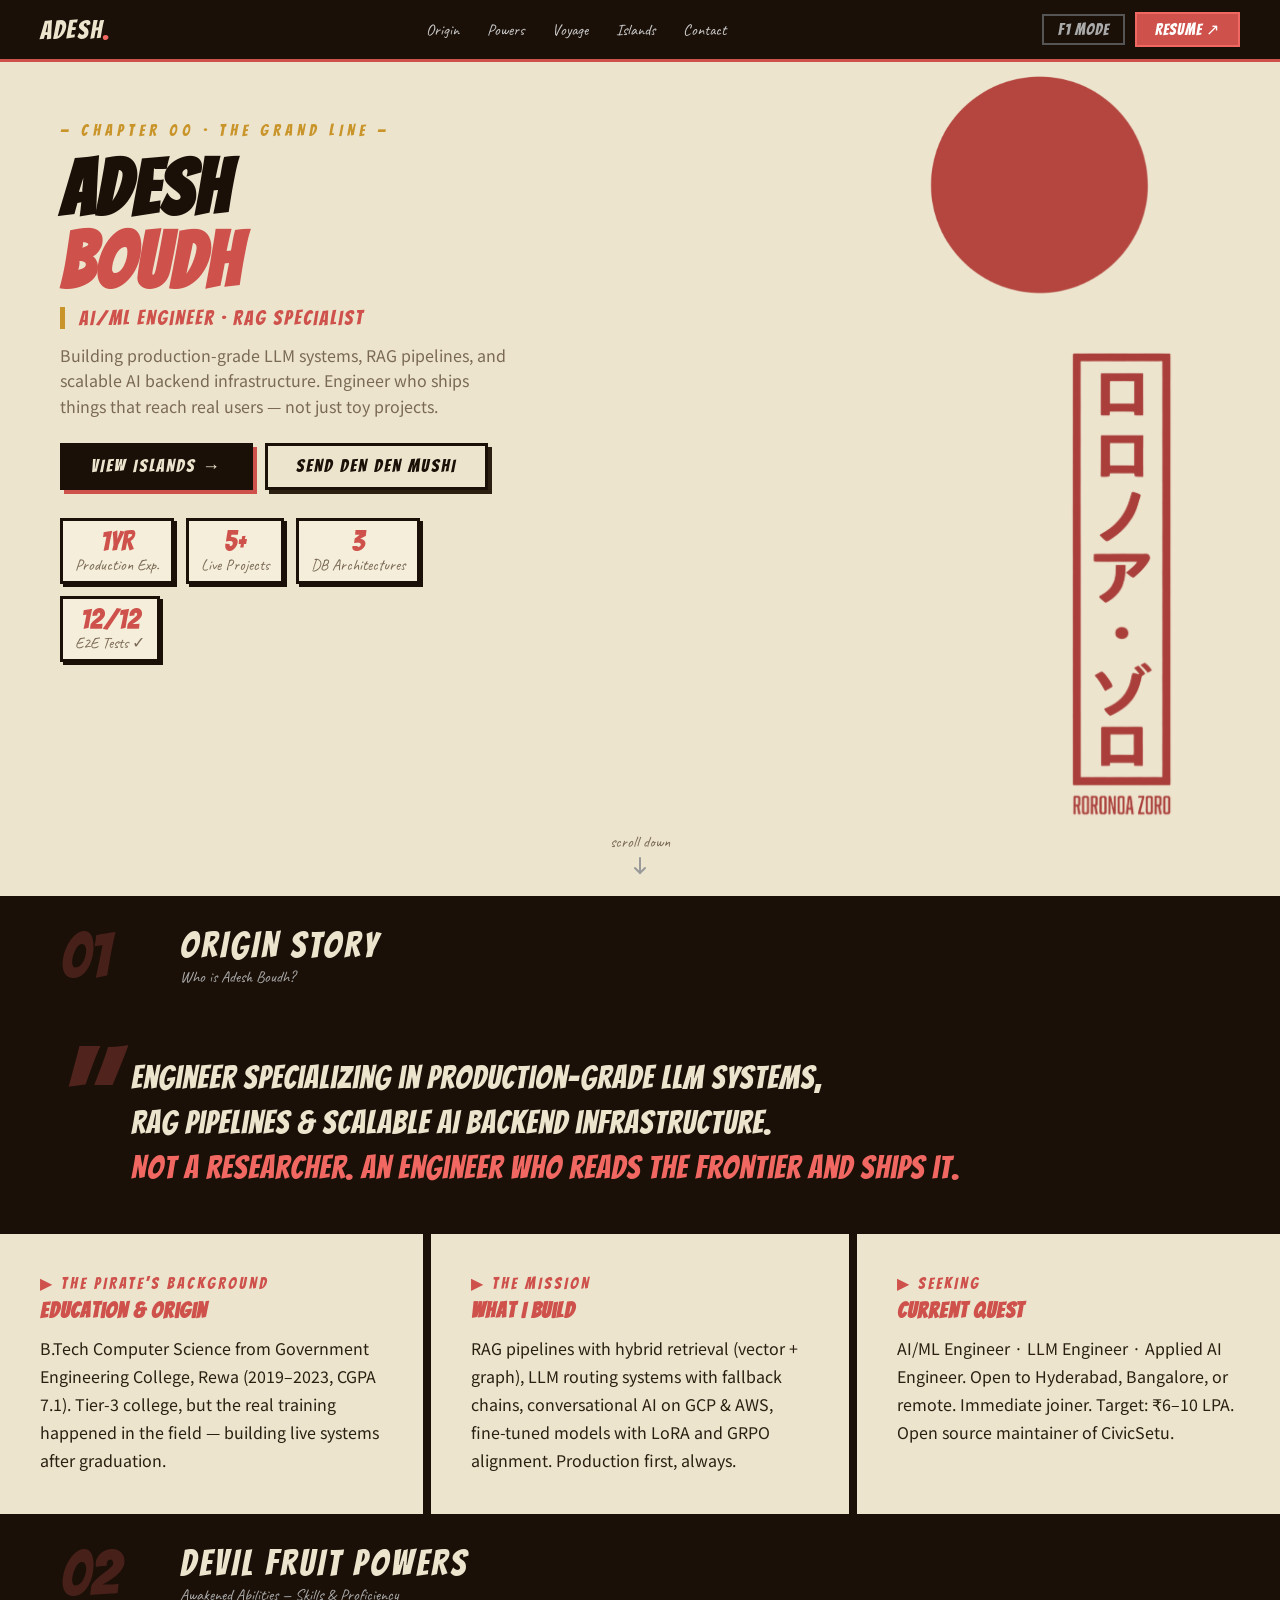
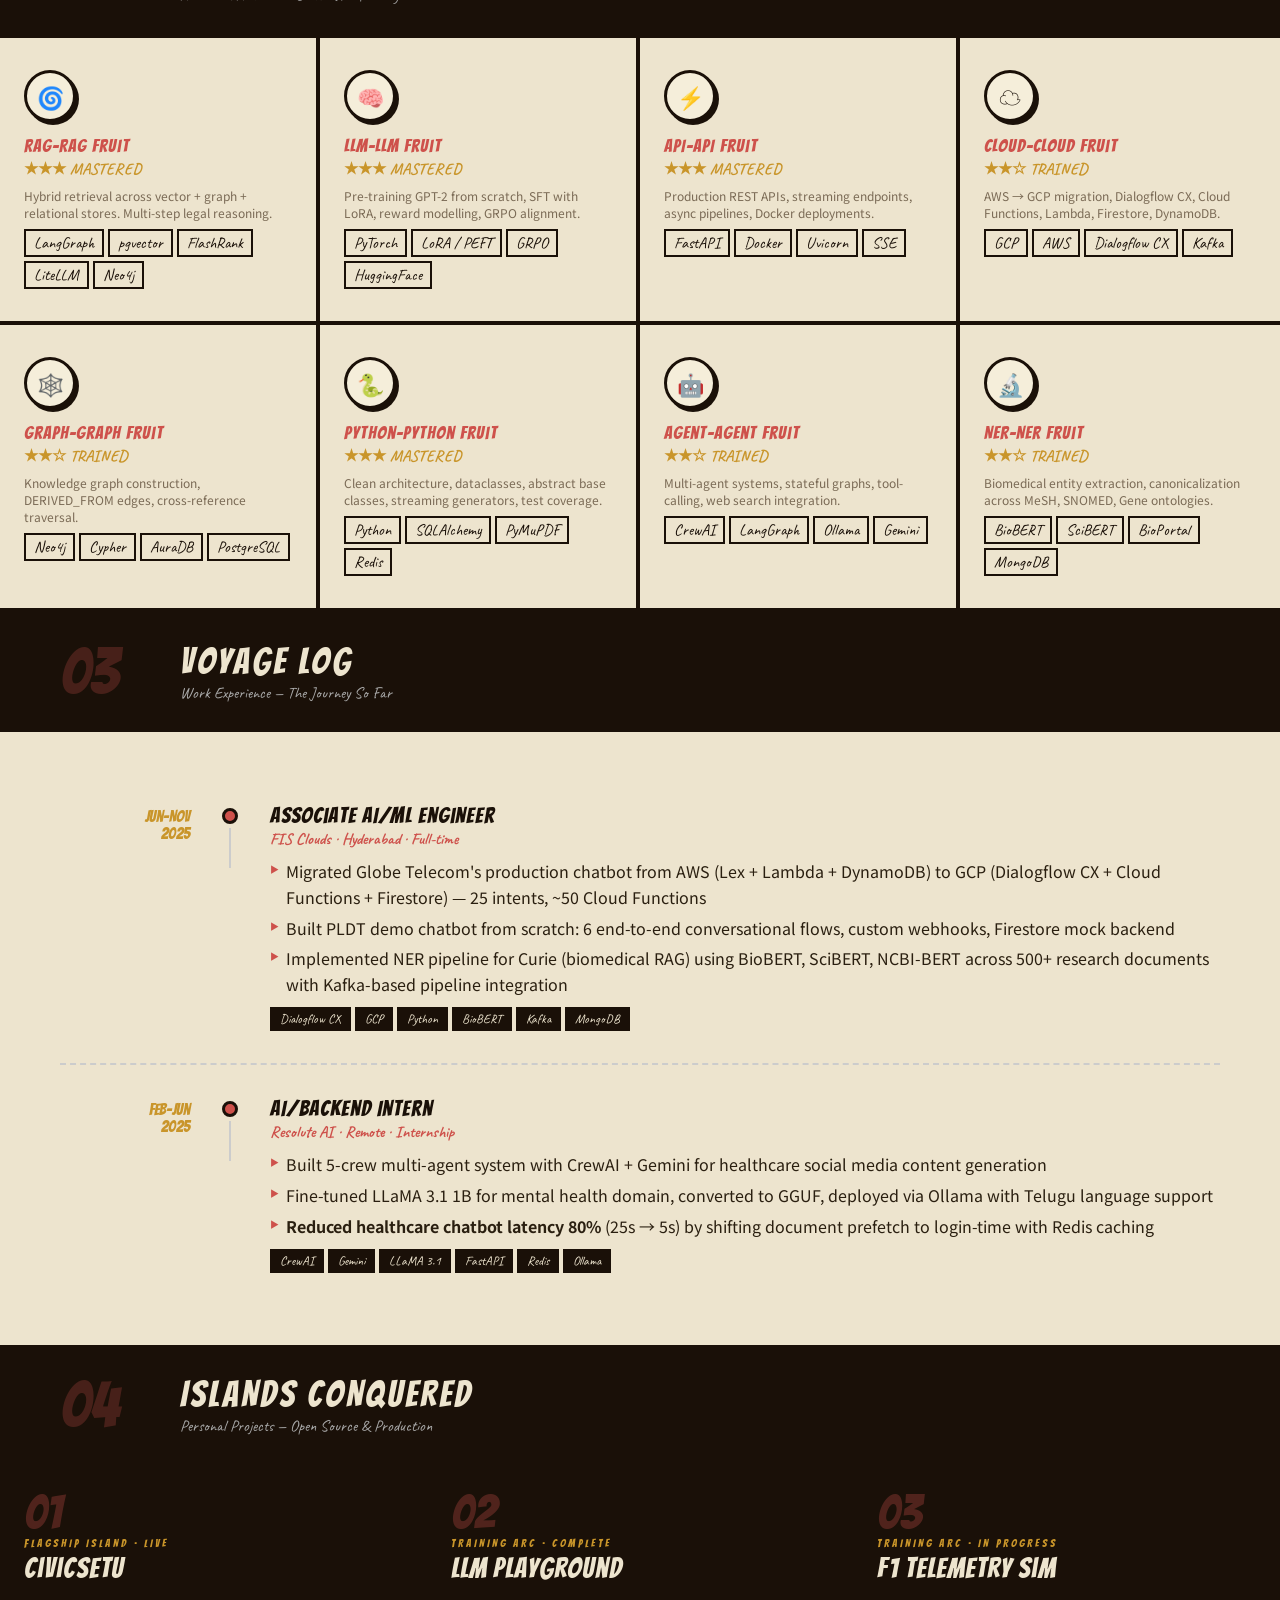
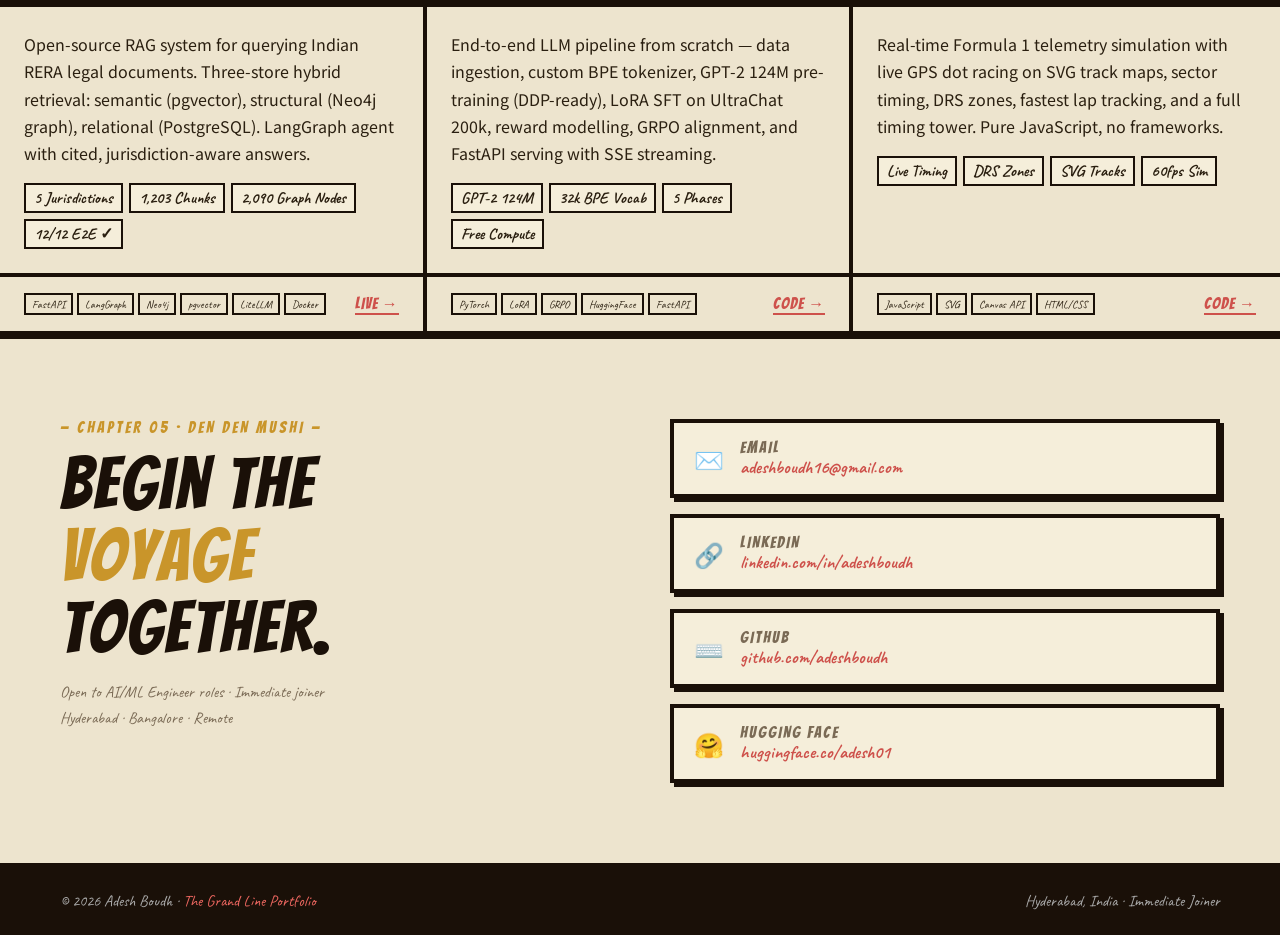
==== anime.html @ 54adfeee "Add manga/One Piece themed portfolio with theme toggle - anime.html: full manga portfolio (sections," ====
﻿<!DOCTYPE html>
<html lang="en">
<head>
<meta charset="UTF-8">
<meta name="viewport" content="width=device-width, initial-scale=1.0">
<title>Adesh Boudh — AI/ML Engineer</title>
<link rel="preconnect" href="https://fonts.googleapis.com">
<link href="https://fonts.googleapis.com/css2?family=Bangers&family=Noto+Sans+JP:wght@400;500;700&family=Caveat:wght@600;700&display=swap" rel="stylesheet">
<link rel="stylesheet" href="anime.css" />
</head>
<body>

<!-- NAV -->
<nav id="navbar">
  <div class="nav-logo">ADESH<span>.</span></div>
  <div class="nav-links">
    <a href="#about">Origin</a>
    <a href="#skills">Powers</a>
    <a href="#experience">Voyage</a>
    <a href="#projects">Islands</a>
    <a href="#contact">Contact</a>
  </div>
  <div style="display:flex;gap:10px;align-items:center">
    <a href="index.html" class="nav-theme-switch">F1 MODE</a>
    <a href="adesh_boudh.pdf" class="nav-hire" target="_blank" rel="noopener">RESUME ↗</a>
  </div>
</nav>

<!-- HERO -->
<section id="hero">
  <img src="assets/anime/circle-sun.png" alt="" class="hero-layer hero-sun-img"/>
  <img src="assets/anime/zoro-char.png" alt="Zoro" class="hero-layer hero-zoro-img"/>
  <img src="assets/anime/zoro-text.png" alt="Roronoa Zoro" class="hero-layer hero-text-img"/>
  <div class="hero-left">
    <div class="hero-chapter">— CHAPTER 00 · THE GRAND LINE —</div>
    <h1 class="hero-title">ADESH<br><span class="accent">BOUDH</span></h1>
    <div class="hero-subtitle">AI/ML Engineer · RAG Specialist</div>
    <p class="hero-desc">
      Building production-grade LLM systems, RAG pipelines, and scalable AI backend infrastructure.
      Engineer who ships things that reach real users — not just toy projects.
    </p>
    <div class="hero-btns">
      <a href="#projects" class="btn-primary">VIEW ISLANDS →</a>
      <a href="mailto:adeshboudh16@gmail.com" class="btn-secondary">SEND DEN DEN MUSHI</a>
    </div>
    <div class="hero-stats">
      <div class="stat-chip"><span class="val">1yr</span><span class="lbl">Production Exp.</span></div>
      <div class="stat-chip"><span class="val">5+</span><span class="lbl">Live Projects</span></div>
      <div class="stat-chip"><span class="val">3</span><span class="lbl">DB Architectures</span></div>
      <div class="stat-chip"><span class="val">12/12</span><span class="lbl">E2E Tests ✓</span></div>
    </div>
  </div>
  <div class="scroll-hint">
    <span>scroll down</span>
    <svg width="16" height="20" viewBox="0 0 16 20" fill="none">
      <path d="M8 2 L8 16 M3 12 L8 17 L13 12" stroke="#999" stroke-width="2" stroke-linecap="round"/>
    </svg>
  </div>
</section>

<!-- ABOUT -->
<section id="about" class="manga-section">
  <div class="chapter-header">
    <div class="chapter-num">01</div>
    <div>
      <div class="chapter-title">ORIGIN STORY</div>
      <div class="chapter-sub">Who is Adesh Boudh?</div>
    </div>
  </div>
  <div class="big-quote reveal from-left">
    <div class="quotemark">"</div>
    <blockquote>
      Engineer specializing in production-grade LLM systems,<br>
      RAG pipelines &amp; scalable AI backend infrastructure.<br>
      <span style="color:var(--accent-light)">Not a researcher. An engineer who reads the frontier and ships it.</span>
    </blockquote>
  </div>
  <div class="panels">
    <div class="about-panel reveal from-left">
      <span class="chapter-tag">▶ THE PIRATE'S BACKGROUND</span>
      <h3>Education & Origin</h3>
      <p>B.Tech Computer Science from Government Engineering College, Rewa (2019–2023, CGPA 7.1). Tier-3 college, but the real training happened in the field — building live systems after graduation.</p>
    </div>
    <div class="about-panel reveal from-below" style="border-left: var(--panel-border);">
      <span class="chapter-tag">▶ THE MISSION</span>
      <h3>What I Build</h3>
      <p>RAG pipelines with hybrid retrieval (vector + graph), LLM routing systems with fallback chains, conversational AI on GCP &amp; AWS, fine-tuned models with LoRA and GRPO alignment. Production first, always.</p>
    </div>
    <div class="about-panel reveal from-right" style="border-left: var(--panel-border);">
      <span class="chapter-tag">▶ SEEKING</span>
      <h3>Current Quest</h3>
      <p>AI/ML Engineer · LLM Engineer · Applied AI Engineer. Open to Hyderabad, Bangalore, or remote. Immediate joiner. Target: ₹6–10 LPA. Open source maintainer of CivicSetu.</p>
    </div>
  </div>
</section>

<!-- SKILLS -->
<section id="skills" class="manga-section">
  <div class="chapter-header">
    <div class="chapter-num">02</div>
    <div>
      <div class="chapter-title">DEVIL FRUIT POWERS</div>
      <div class="chapter-sub">Awakened Abilities — Skills &amp; Proficiency</div>
    </div>
  </div>
  <div class="fruits-grid">
    <div class="fruit-card reveal from-left">
      <div class="fruit-icon">🌀</div>
      <div class="fruit-name">RAG-RAG Fruit</div>
      <div class="fruit-label">★★★ MASTERED</div>
      <p style="font-size:12px;color:var(--muted);margin-bottom:8px">Hybrid retrieval across vector + graph + relational stores. Multi-step legal reasoning.</p>
      <div class="fruit-skills">
        <span class="skill-tag">LangGraph</span>
        <span class="skill-tag">pgvector</span>
        <span class="skill-tag">FlashRank</span>
        <span class="skill-tag">LiteLLM</span>
        <span class="skill-tag">Neo4j</span>
      </div>
    </div>
    <div class="fruit-card reveal from-below">
      <div class="fruit-icon">🧠</div>
      <div class="fruit-name">LLM-LLM Fruit</div>
      <div class="fruit-label">★★★ MASTERED</div>
      <p style="font-size:12px;color:var(--muted);margin-bottom:8px">Pre-training GPT-2 from scratch, SFT with LoRA, reward modelling, GRPO alignment.</p>
      <div class="fruit-skills">
        <span class="skill-tag">PyTorch</span>
        <span class="skill-tag">LoRA / PEFT</span>
        <span class="skill-tag">GRPO</span>
        <span class="skill-tag">HuggingFace</span>
      </div>
    </div>
    <div class="fruit-card reveal from-below">
      <div class="fruit-icon">⚡</div>
      <div class="fruit-name">API-API Fruit</div>
      <div class="fruit-label">★★★ MASTERED</div>
      <p style="font-size:12px;color:var(--muted);margin-bottom:8px">Production REST APIs, streaming endpoints, async pipelines, Docker deployments.</p>
      <div class="fruit-skills">
        <span class="skill-tag">FastAPI</span>
        <span class="skill-tag">Docker</span>
        <span class="skill-tag">Uvicorn</span>
        <span class="skill-tag">SSE</span>
      </div>
    </div>
    <div class="fruit-card reveal from-right">
      <div class="fruit-icon">☁️</div>
      <div class="fruit-name">Cloud-Cloud Fruit</div>
      <div class="fruit-label">★★☆ TRAINED</div>
      <p style="font-size:12px;color:var(--muted);margin-bottom:8px">AWS → GCP migration, Dialogflow CX, Cloud Functions, Lambda, Firestore, DynamoDB.</p>
      <div class="fruit-skills">
        <span class="skill-tag">GCP</span>
        <span class="skill-tag">AWS</span>
        <span class="skill-tag">Dialogflow CX</span>
        <span class="skill-tag">Kafka</span>
      </div>
    </div>
    <div class="fruit-card reveal from-left">
      <div class="fruit-icon">🕸️</div>
      <div class="fruit-name">Graph-Graph Fruit</div>
      <div class="fruit-label">★★☆ TRAINED</div>
      <p style="font-size:12px;color:var(--muted);margin-bottom:8px">Knowledge graph construction, DERIVED_FROM edges, cross-reference traversal.</p>
      <div class="fruit-skills">
        <span class="skill-tag">Neo4j</span>
        <span class="skill-tag">Cypher</span>
        <span class="skill-tag">AuraDB</span>
        <span class="skill-tag">PostgreSQL</span>
      </div>
    </div>
    <div class="fruit-card reveal from-below">
      <div class="fruit-icon">🐍</div>
      <div class="fruit-name">Python-Python Fruit</div>
      <div class="fruit-label">★★★ MASTERED</div>
      <p style="font-size:12px;color:var(--muted);margin-bottom:8px">Clean architecture, dataclasses, abstract base classes, streaming generators, test coverage.</p>
      <div class="fruit-skills">
        <span class="skill-tag">Python</span>
        <span class="skill-tag">SQLAlchemy</span>
        <span class="skill-tag">PyMuPDF</span>
        <span class="skill-tag">Redis</span>
      </div>
    </div>
    <div class="fruit-card reveal from-below">
      <div class="fruit-icon">🤖</div>
      <div class="fruit-name">Agent-Agent Fruit</div>
      <div class="fruit-label">★★☆ TRAINED</div>
      <p style="font-size:12px;color:var(--muted);margin-bottom:8px">Multi-agent systems, stateful graphs, tool-calling, web search integration.</p>
      <div class="fruit-skills">
        <span class="skill-tag">CrewAI</span>
        <span class="skill-tag">LangGraph</span>
        <span class="skill-tag">Ollama</span>
        <span class="skill-tag">Gemini</span>
      </div>
    </div>
    <div class="fruit-card reveal from-right">
      <div class="fruit-icon">🔬</div>
      <div class="fruit-name">NER-NER Fruit</div>
      <div class="fruit-label">★★☆ TRAINED</div>
      <p style="font-size:12px;color:var(--muted);margin-bottom:8px">Biomedical entity extraction, canonicalization across MeSH, SNOMED, Gene ontologies.</p>
      <div class="fruit-skills">
        <span class="skill-tag">BioBERT</span>
        <span class="skill-tag">SciBERT</span>
        <span class="skill-tag">BioPortal</span>
        <span class="skill-tag">MongoDB</span>
      </div>
    </div>
  </div>
</section>

<!-- EXPERIENCE -->
<section id="experience" class="manga-section">
  <div class="chapter-header">
    <div class="chapter-num">03</div>
    <div>
      <div class="chapter-title">VOYAGE LOG</div>
      <div class="chapter-sub">Work Experience — The Journey So Far</div>
    </div>
  </div>
  <div class="timeline">
    <div class="voyage-entry reveal from-left">
      <div class="voyage-date">Jun–Nov<br>2025</div>
      <div class="voyage-dot-col">
        <div class="voyage-dot"></div>
        <div class="voyage-line"></div>
      </div>
      <div class="voyage-content">
        <div class="voyage-title">Associate AI/ML Engineer</div>
        <div class="voyage-company">FIS Clouds · Hyderabad · Full-time</div>
        <ul class="voyage-bullets">
          <li>Migrated Globe Telecom's production chatbot from AWS (Lex + Lambda + DynamoDB) to GCP (Dialogflow CX + Cloud Functions + Firestore) — 25 intents, ~50 Cloud Functions</li>
          <li>Built PLDT demo chatbot from scratch: 6 end-to-end conversational flows, custom webhooks, Firestore mock backend</li>
          <li>Implemented NER pipeline for Curie (biomedical RAG) using BioBERT, SciBERT, NCBI-BERT across 500+ research documents with Kafka-based pipeline integration</li>
        </ul>
        <div class="voyage-tags">
          <span class="voyage-tag">Dialogflow CX</span>
          <span class="voyage-tag">GCP</span>
          <span class="voyage-tag">Python</span>
          <span class="voyage-tag">BioBERT</span>
          <span class="voyage-tag">Kafka</span>
          <span class="voyage-tag">MongoDB</span>
        </div>
      </div>
    </div>
    <div class="voyage-entry reveal from-right">
      <div class="voyage-date">Feb–Jun<br>2025</div>
      <div class="voyage-dot-col">
        <div class="voyage-dot"></div>
        <div class="voyage-line"></div>
      </div>
      <div class="voyage-content">
        <div class="voyage-title">AI/Backend Intern</div>
        <div class="voyage-company">Resolute AI · Remote · Internship</div>
        <ul class="voyage-bullets">
          <li>Built 5-crew multi-agent system with CrewAI + Gemini for healthcare social media content generation</li>
          <li>Fine-tuned LLaMA 3.1 1B for mental health domain, converted to GGUF, deployed via Ollama with Telugu language support</li>
          <li><strong>Reduced healthcare chatbot latency 80%</strong> (25s → 5s) by shifting document prefetch to login-time with Redis caching</li>
        </ul>
        <div class="voyage-tags">
          <span class="voyage-tag">CrewAI</span>
          <span class="voyage-tag">Gemini</span>
          <span class="voyage-tag">LLaMA 3.1</span>
          <span class="voyage-tag">FastAPI</span>
          <span class="voyage-tag">Redis</span>
          <span class="voyage-tag">Ollama</span>
        </div>
      </div>
    </div>
  </div>
</section>

<!-- PROJECTS -->
<section id="projects" class="manga-section">
  <div class="chapter-header">
    <div class="chapter-num">04</div>
    <div>
      <div class="chapter-title">ISLANDS CONQUERED</div>
      <div class="chapter-sub">Personal Projects — Open Source &amp; Production</div>
    </div>
  </div>
  <div class="islands">
    <div class="island-card reveal from-left">
      <div class="island-banner">
        <div class="island-num">01</div>
        <div class="island-type">FLAGSHIP ISLAND · LIVE</div>
        <div class="island-name">CivicSetu</div>
      </div>
      <div class="island-body">
        <p class="island-desc">Open-source RAG system for querying Indian RERA legal documents. Three-store hybrid retrieval: semantic (pgvector), structural (Neo4j graph), relational (PostgreSQL). LangGraph agent with cited, jurisdiction-aware answers.</p>
        <div class="island-metrics">
          <span class="metric">5 Jurisdictions</span>
          <span class="metric">1,203 Chunks</span>
          <span class="metric">2,090 Graph Nodes</span>
          <span class="metric">12/12 E2E ✓</span>
        </div>
      </div>
      <div class="island-footer">
        <div class="island-stack">
          <span class="stack-tag">FastAPI</span>
          <span class="stack-tag">LangGraph</span>
          <span class="stack-tag">Neo4j</span>
          <span class="stack-tag">pgvector</span>
          <span class="stack-tag">LiteLLM</span>
          <span class="stack-tag">Docker</span>
        </div>
        <a href="https://civicsetu-two.vercel.app" target="_blank" class="island-link">LIVE →</a>
      </div>
    </div>
    <div class="island-card reveal from-below">
      <div class="island-banner">
        <div class="island-num">02</div>
        <div class="island-type">TRAINING ARC · COMPLETE</div>
        <div class="island-name">LLM Playground</div>
      </div>
      <div class="island-body">
        <p class="island-desc">End-to-end LLM pipeline from scratch — data ingestion, custom BPE tokenizer, GPT-2 124M pre-training (DDP-ready), LoRA SFT on UltraChat 200k, reward modelling, GRPO alignment, and FastAPI serving with SSE streaming.</p>
        <div class="island-metrics">
          <span class="metric">GPT-2 124M</span>
          <span class="metric">32k BPE Vocab</span>
          <span class="metric">5 Phases</span>
          <span class="metric">Free Compute</span>
        </div>
      </div>
      <div class="island-footer">
        <div class="island-stack">
          <span class="stack-tag">PyTorch</span>
          <span class="stack-tag">LoRA</span>
          <span class="stack-tag">GRPO</span>
          <span class="stack-tag">HuggingFace</span>
          <span class="stack-tag">FastAPI</span>
        </div>
        <a href="https://github.com/adeshboudh" target="_blank" class="island-link">CODE →</a>
      </div>
    </div>
    <div class="island-card reveal from-right">
      <div class="island-banner">
        <div class="island-num">03</div>
        <div class="island-type">TRAINING ARC · IN PROGRESS</div>
        <div class="island-name">F1 Telemetry Sim</div>
      </div>
      <div class="island-body">
        <p class="island-desc">Real-time Formula 1 telemetry simulation with live GPS dot racing on SVG track maps, sector timing, DRS zones, fastest lap tracking, and a full timing tower. Pure JavaScript, no frameworks.</p>
        <div class="island-metrics">
          <span class="metric">Live Timing</span>
          <span class="metric">DRS Zones</span>
          <span class="metric">SVG Tracks</span>
          <span class="metric">60fps Sim</span>
        </div>
      </div>
      <div class="island-footer">
        <div class="island-stack">
          <span class="stack-tag">JavaScript</span>
          <span class="stack-tag">SVG</span>
          <span class="stack-tag">Canvas API</span>
          <span class="stack-tag">HTML/CSS</span>
        </div>
        <a href="https://github.com/adeshboudh" target="_blank" class="island-link">CODE →</a>
      </div>
    </div>
  </div>
</section>

<!-- CONTACT -->
<section id="contact">
  <div class="reveal from-left">
    <div class="chapter-tag" style="color:var(--gold);margin-bottom:12px">— CHAPTER 05 · DEN DEN MUSHI —</div>
    <div class="contact-title">Begin the<br><span class="gold">Voyage</span><br>Together.</div>
    <p class="contact-sub">Open to AI/ML Engineer roles · Immediate joiner<br>Hyderabad · Bangalore · Remote</p>
  </div>
  <div class="contact-links reveal from-right">
    <a href="mailto:adeshboudh16@gmail.com" class="contact-link">
      <span class="cl-icon">✉️</span>
      <span class="cl-text">
        <span class="cl-label">EMAIL</span>
        <span class="cl-val">adeshboudh16@gmail.com</span>
      </span>
    </a>
    <a href="https://linkedin.com/in/adeshboudh" target="_blank" class="contact-link">
      <span class="cl-icon">🔗</span>
      <span class="cl-text">
        <span class="cl-label">LINKEDIN</span>
        <span class="cl-val">linkedin.com/in/adeshboudh</span>
      </span>
    </a>
    <a href="https://github.com/adeshboudh" target="_blank" class="contact-link">
      <span class="cl-icon">⌨️</span>
      <span class="cl-text">
        <span class="cl-label">GITHUB</span>
        <span class="cl-val">github.com/adeshboudh</span>
      </span>
    </a>
    <a href="https://huggingface.co/adesh01" target="_blank" class="contact-link">
      <span class="cl-icon">🤗</span>
      <span class="cl-text">
        <span class="cl-label">HUGGING FACE</span>
        <span class="cl-val">huggingface.co/adesh01</span>
      </span>
    </a>
  </div>
</section>

<footer>
  <span>© 2026 Adesh Boudh · <span class="accent">The Grand Line Portfolio</span></span>
  <span>Hyderabad, India · Immediate Joiner</span>
</footer>

<script src="anime.js"></script>
</body>
</html>
---- anime.css ----
﻿
:root {
  --accent: #ce514b;
  --accent-light: #f06861;
  --gold: #c9952a;
  --bg: #ede4ce;
  --bg2: #f5eeda;
  --ink: #1a1008;
  --ink2: #2a1f10;
  --muted: #7a6a55;
  --panel-border: 4px solid var(--ink);
  --anim-speed: 0.6s;
  --panel-shadow: 6px 6px 0 var(--ink);
}
*, *::before, *::after { box-sizing: border-box; margin: 0; padding: 0; }
html { scroll-behavior: smooth; }
body {
  font-family: 'Noto Sans JP', sans-serif;
  background: var(--bg);
  color: var(--ink);
  overflow-x: hidden;
}
body::before {
  content: '';
  position: fixed; inset: 0; z-index: 0; pointer-events: none;
  background-image: url("data:image/svg+xml,%3Csvg xmlns='http://www.w3.org/2000/svg' width='300' height='300'%3E%3Cfilter id='n'%3E%3CfeTurbulence type='fractalNoise' baseFrequency='0.75' numOctaves='4' stitchTiles='stitch'/%3E%3CfeColorMatrix type='saturate' values='0'/%3E%3C/filter%3E%3Crect width='300' height='300' filter='url(%23n)' opacity='0.04'/%3E%3C/SVG%3E");
  opacity: 0.6;
}

/* â”€â”€ NAV â”€â”€ */
nav {
  position: fixed; top: 0; left: 0; right: 0; z-index: 100;
  display: flex; align-items: center; justify-content: space-between;
  padding: 12px 40px;
  background: var(--ink);
  border-bottom: 3px solid var(--accent);
  transition: padding 0.3s;
}
nav.scrolled { padding: 8px 40px; }
.nav-logo {
  font-family: 'Bangers', cursive;
  font-size: 26px; letter-spacing: 2px;
  color: var(--bg);
}
.nav-logo span { color: var(--accent-light); }
.nav-links { display: flex; gap: 28px; align-items: center; }
.nav-links a {
  font-family: 'Caveat', cursive;
  font-size: 16px; color: #ccc;
  text-decoration: none;
  transition: color 0.2s;
}
.nav-links a:hover { color: var(--accent-light); }
.nav-hire {
  font-family: 'Bangers', cursive; letter-spacing: 1px;
  background: var(--accent); color: white;
  padding: 6px 18px; font-size: 16px;
  border: 2px solid var(--accent-light);
  cursor: pointer; text-decoration: none;
  transition: background 0.2s, transform 0.1s;
}
.nav-hire:hover { background: var(--accent-light); transform: translateY(-1px); }
.nav-theme-switch {
  font-family: 'Bangers', cursive; letter-spacing: 1px;
  background: transparent; color: #aaa;
  padding: 5px 14px; font-size: 16px;
  border: 2px solid #555;
  cursor: pointer; text-decoration: none;
  transition: color 0.2s, border-color 0.2s;
}
.nav-theme-switch:hover { color: #fff; border-color: #aaa; }

/* â”€â”€ CHAPTER LABEL â”€â”€ */
.chapter-tag {
  font-family: 'Bangers', cursive;
  font-size: 16px; letter-spacing: 3px;
  color: var(--accent);
  margin-bottom: 6px;
  display: block;
}

/* â”€â”€ HERO â”€â”€ */
#hero {
  height: 100vh;
  min-height: 100vh;
  position: relative;
  border-bottom: var(--panel-border);
  padding-top: 64px;
  overflow: hidden;
  background-image: url("assets/anime/background.jpg");
  background-size: cover;
  background-position:center;
  background-repeat: no-repeat;
}

.hero-left {
  position: relative; z-index: 5;
  display: flex; flex-direction: column; justify-content: center;
  padding: 40px 50px 40px 60px;
  height: calc(80vh - 64px);
  max-width: 560px;
}
.hero-chapter {
  font-family: 'Bangers', cursive;
  font-size: 16px; letter-spacing: 5px;
  color: var(--gold);
  margin-bottom: 14px;
  opacity: 0; transform: translateY(-20px);
  animation: slide-down var(--anim-speed) 0.2s forwards;
}
.hero-title {
  font-family: 'Bangers', cursive;
  font-size: clamp(48px, 6vw, 80px);
  line-height: 0.95;
  letter-spacing: 2px;
  color: var(--ink);
  margin-bottom: 8px;
  opacity: 0; transform: translateX(-60px);
  animation: slam-in var(--anim-speed) 0.4s cubic-bezier(0.25, 0.46, 0.45, 0.94) forwards;
}
.hero-title .accent { color: var(--accent); }
.hero-subtitle {
  font-family: 'Bangers', cursive;
  font-size: 20px; letter-spacing: 2px;
  color: var(--accent); margin-bottom: 14px;
  border-left: 5px solid var(--gold);
  padding-left: 14px;
  opacity: 0; animation: fade-in 0.5s 0.8s forwards;
}
.hero-desc {
  font-size: 16px; color: var(--muted);
  line-height: 1.6; max-width: 460px;
  margin-bottom: 24px;
  opacity: 0; animation: fade-in 0.5s 1s forwards;
}
.hero-btns {
  display: flex; gap: 12px;
  opacity: 0; animation: fade-in 0.5s 1.2s forwards;
  margin-bottom: 4px;
}
.btn-primary {
  font-family: 'Bangers', cursive; font-size: 18px; letter-spacing: 2px;
  background: var(--ink); color: var(--bg);
  padding: 10px 28px; border: 3px solid var(--ink);
  cursor: pointer; text-decoration: none;
  box-shadow: 4px 4px 0 var(--accent);
  transition: transform 0.15s, box-shadow 0.15s;
}
.btn-primary:hover { transform: translate(-2px,-2px); box-shadow: 6px 6px 0 var(--accent); }
.btn-secondary {
  font-family: 'Bangers', cursive; font-size: 18px; letter-spacing: 2px;
  background: transparent; color: var(--ink);
  padding: 10px 28px; border: 3px solid var(--ink);
  cursor: pointer; text-decoration: none;
  box-shadow: 4px 4px 0 var(--ink2);
  transition: transform 0.15s, box-shadow 0.15s;
}
.btn-secondary:hover { transform: translate(-2px,-2px); box-shadow: 6px 6px 0 var(--accent); }

/* Stat chips */
.hero-stats {
  display: flex; gap: 12px; margin-top: 24px;
  opacity: 0; animation: fade-in 0.5s 1.4s forwards;
  flex-wrap: wrap;
}
.stat-chip {
  border: 3px solid var(--ink); background: var(--bg2);
  padding: 6px 12px; text-align: center;
  box-shadow: 3px 3px 0 var(--ink);
}
.stat-chip .val {
  font-family: 'Bangers', cursive; font-size: 28px;
  color: var(--accent); line-height: 1; display: block;
}
.stat-chip .lbl {
  font-family: 'Caveat', cursive; font-size: 16px;
  color: var(--muted); display: block;
}

/* Layer system */
.hero-layer { 
  position: absolute; 
  pointer-events: none; 
  will-change: transform; 
}

/* Red sun — behind Zoro's head, upper right */
.hero-sun-img {
  right: 10%; top: 8%;
  height: 25vh; width: auto;
  z-index: 1;
  filter: brightness(0) saturate(100%) invert(38%) sepia(60%) saturate(600%) hue-rotate(315deg) brightness(85%);
}
/* Zoro character â€” multiply drops white */
.hero-zoro-img {
  right: 2%; bottom: 0;
  height: 105vh; width: auto;
  z-index: 2;
  mix-blend-mode: multiply;
}
/* RORONOA ZORO text block */
.hero-text-img {
  right: 8%; top: 65%;
  transform: translateY(-50%);
  height: 52vh; width: auto;
  z-index: 3;
  mix-blend-mode: multiply;
  filter: brightness(0) saturate(100%) invert(38%) sepia(60%) saturate(600%) hue-rotate(310deg) brightness(85%);
}
/* Left gradient so text stays readable */
#hero::after {
  content: '';
  position: absolute; top: 0; left: 0;
  width: 42%; height: 100%;
  z-index: 4; pointer-events: none;
}

/* Scroll indicator */
.scroll-hint {
  position: absolute; bottom: 20px; left: 50%; transform: translateX(-50%);
  font-family: 'Caveat', cursive; font-size: 16px; color: var(--muted);
  display: flex; flex-direction: column; align-items: center; gap: 4px;
  animation: bob 2s ease-in-out infinite;
  z-index: 3;
}
@keyframes bob { 0%,100%{transform:translateX(-50%) translateY(0)} 50%{transform:translateX(-50%) translateY(6px)} }

/* â”€â”€ MANGA PANEL LAYOUT â”€â”€ */
.manga-section {
  border-bottom: var(--panel-border);
}
.chapter-header {
  display: flex; align-items: center; gap: 20px;
  padding: 24px 60px;
  border-bottom: var(--panel-border);
  background: var(--ink);
  color: var(--bg);
}
.chapter-num {
  font-family: 'Bangers', cursive;
  font-size: 64px; line-height: 1;
  color: var(--accent); opacity: 0.25;
  min-width: 100px;
}
.chapter-title {
  font-family: 'Bangers', cursive;
  font-size: 36px; letter-spacing: 3px;
  color: var(--bg);
}
.chapter-sub {
  font-family: 'Caveat', cursive;
  font-size: 16px; color: #aaa; margin-top: 2px;
}

/* â”€â”€ ABOUT â”€â”€ */
#about .panels {
  display: grid;
  grid-template-columns: 1fr 1fr 1fr;
}
.about-panel {
  padding: 40px;
  border-right: var(--panel-border);
}
.about-panel:last-child { border-right: none; }
.about-panel h3 {
  font-family: 'Bangers', cursive; font-size: 22px;
  letter-spacing: 1px; margin-bottom: 12px;
  color: var(--accent);
}
.about-panel p {
  font-size: 16px; line-height: 1.75; color: var(--ink2);
}
.big-quote {
  background: var(--ink);
  padding: 40px 60px;
  border-bottom: var(--panel-border);
  display: flex; align-items: center; gap: 20px;
}
.big-quote blockquote {
  font-family: 'Bangers', cursive;
  font-size: clamp(22px, 3vw, 32px); letter-spacing: 1px;
  color: var(--bg); line-height: 1.4;
}
.big-quote .quotemark {
  font-family: 'Bangers', cursive; font-size: 120px;
  color: var(--accent); opacity: 0.3; line-height: 0.7;
  flex-shrink: 0; align-self: flex-start;
}

/* â”€â”€ SKILLS / DEVIL FRUITS â”€â”€ */
#skills .fruits-grid {
  display: grid;
  grid-template-columns: repeat(4, 1fr);
  border-top: var(--panel-border);
}
.fruit-card {
  padding: 32px 24px;
  border-right: var(--panel-border);
  border-bottom: var(--panel-border);
  transition: background 0.2s;
  cursor: default;
}
.fruit-card:nth-child(4n) { border-right: none; }
.fruit-card:hover { background: var(--bg2); }
.fruit-icon {
  width: 52px; height: 52px;
  border: 3px solid var(--ink);
  background: var(--bg2);
  border-radius: 50%;
  display: flex; align-items: center; justify-content: center;
  margin-bottom: 14px;
  box-shadow: 3px 3px 0 var(--ink);
  font-size: 22px;
}
.fruit-name {
  font-family: 'Bangers', cursive; font-size: 18px;
  letter-spacing: 1px; color: var(--accent);
  margin-bottom: 4px;
}
.fruit-label {
  font-family: 'Caveat', cursive; font-size: 16px;
  color: var(--gold); font-weight: 700;
  margin-bottom: 8px;
}
.fruit-skills {
  display: flex; flex-wrap: wrap; gap: 4px; margin-top: 8px;
}
.skill-tag {
  font-family: 'Caveat', cursive; font-size: 16px;
  border: 2px solid var(--ink); padding: 2px 8px;
  background: var(--bg);
}

/* â”€â”€ EXPERIENCE â”€â”€ */
#experience .timeline {
  padding: 40px 60px;
  display: flex; flex-direction: column; gap: 0;
}
.voyage-entry {
  display: grid;
  grid-template-columns: 130px 40px 1fr;
  gap: 0 20px;
  padding: 32px 0;
  border-bottom: 2px dashed #ccc;
  align-items: start;
}
.voyage-entry:last-child { border-bottom: none; }
.voyage-date {
  font-family: 'Bangers', cursive; font-size: 16px;
  color: var(--gold); text-align: right;
  padding-top: 4px;
}
.voyage-dot-col {
  display: flex; flex-direction: column; align-items: center;
}
.voyage-dot {
  width: 16px; height: 16px;
  background: var(--accent); border: 3px solid var(--ink);
  border-radius: 50%; flex-shrink: 0; margin-top: 4px;
}
.voyage-line { flex: 1; width: 2px; background: #ccc; margin-top: 4px; min-height: 40px; }
.voyage-title {
  font-family: 'Bangers', cursive; font-size: 22px; letter-spacing: 1px;
  margin-bottom: 2px;
}
.voyage-company {
  font-family: 'Caveat', cursive; font-size: 16px;
  color: var(--accent); margin-bottom: 10px; font-weight: 700;
}
.voyage-bullets { list-style: none; display: flex; flex-direction: column; gap: 5px; }
.voyage-bullets li {
  font-size: 16px; color: var(--ink2); line-height: 1.6;
  padding-left: 16px; position: relative;
}
.voyage-bullets li::before {
  content: '▶';
  position: absolute; left: 0;
  color: var(--accent); font-size: 9px; top: 4px;
}
.voyage-tags { display: flex; flex-wrap: wrap; gap: 4px; margin-top: 10px; }
.voyage-tag {
  font-family: 'Caveat', cursive; font-size: 13px;
  background: var(--ink); color: var(--bg);
  padding: 4px 10px;
}

/* â”€â”€ PROJECTS â”€â”€ */
#projects .islands {
  display: grid;
  grid-template-columns: repeat(3, 1fr);
  border-top: var(--panel-border);
}
.island-card {
  border-right: var(--panel-border);
  border-bottom: var(--panel-border);
  display: flex; flex-direction: column;
  overflow: hidden;
}
.island-card:nth-child(3n) { border-right: none; }
.island-banner {
  background: var(--ink); color: var(--bg);
  padding: 20px 24px;
  border-bottom: var(--panel-border);
}
.island-num {
  font-family: 'Bangers', cursive; font-size: 48px; line-height: 1;
  color: var(--accent); opacity: 0.3;
}
.island-type {
  font-family: 'Bangers', cursive; font-size: 11px; letter-spacing: 3px;
  color: var(--gold); margin-bottom: 4px;
}
.island-name {
  font-family: 'Bangers', cursive; font-size: 28px; letter-spacing: 1px;
  color: var(--bg);
}
.island-body { padding: 24px; flex: 1; }
.island-desc { font-size: 16px; color: var(--ink2); line-height: 1.7; margin-bottom: 16px; }
.island-metrics {
  display: flex; flex-wrap: wrap; gap: 6px;
}
.metric {
  font-family: 'Caveat', cursive; font-size: 16px; font-weight: 700;
  border: 2px solid var(--ink); padding: 3px 8px;
  background: var(--bg2); color: var(--ink2);
}
.island-footer {
  padding: 16px 24px;
  border-top: var(--panel-border);
  display: flex; justify-content: space-between; align-items: flex-end; gap: 12px;
}
.island-stack { display: flex; flex-wrap: wrap; gap: 4px; }
.stack-tag {
  font-family: 'Caveat', cursive; font-size: 11px;
  background: var(--bg); border: 2px solid var(--ink);
  padding: 2px 6px; color: var(--ink2);
}
.island-link {
  font-family: 'Bangers', cursive; font-size: 16px; letter-spacing: 1px;
  color: var(--accent); text-decoration: none; white-space: nowrap;
  border-bottom: 2px solid var(--accent);
  transition: color 0.2s;
}
.island-link:hover { color: var(--accent-light); }

/* â”€â”€ CONTACT â”€â”€ */
#contact {
  display: grid;
  grid-template-columns: 1fr 1fr;
  padding: 80px 60px;
  gap: 60px;
  border-bottom: var(--panel-border);
}
.contact-title {
  font-family: 'Bangers', cursive;
  font-size: clamp(48px, 6vw, 72px); line-height: 1;
  letter-spacing: 2px; margin-bottom: 16px;
}
.contact-title .gold { color: var(--gold); }
.contact-sub {
  font-family: 'Caveat', cursive; font-size: 16px;
  color: var(--muted); line-height: 1.6;
}
.contact-links { display: flex; flex-direction: column; gap: 16px; justify-content: center; }
.contact-link {
  display: flex; align-items: center; gap: 16px;
  text-decoration: none; color: var(--ink);
  border: var(--panel-border); padding: 16px 20px;
  background: var(--bg2);
  box-shadow: 4px 4px 0 var(--ink);
  transition: transform 0.15s, box-shadow 0.15s;
}
.contact-link:hover { transform: translate(-2px,-2px); box-shadow: 6px 6px 0 var(--accent); }
.cl-icon { font-size: 24px; flex-shrink: 0; }
.cl-label {
  font-family: 'Bangers', cursive; font-size: 16px; letter-spacing: 2px;
  color: var(--muted); display: block;
}
.cl-val {
  font-family: 'Caveat', cursive; font-size: 18px; font-weight: 700;
  color: var(--accent); display: block;
}

/* â”€â”€ FOOTER â”€â”€ */
footer {
  background: var(--ink); color: #aaa;
  padding: 24px 60px;
  display: flex; justify-content: space-between; align-items: center;
  font-family: 'Caveat', cursive; font-size: 16px;
}
footer .accent { color: var(--accent-light); }

/* â”€â”€ ANIMATIONS â”€â”€ */
@keyframes slide-down {
  to { opacity: 1; transform: translateY(0); }
}
@keyframes slam-in {
  to { opacity: 1; transform: translateX(0); }
}
@keyframes fade-in {
  to { opacity: 1; }
}
@keyframes panel-left {
  from { opacity: 0; transform: translateX(-40px); }
  to   { opacity: 1; transform: translateX(0); }
}
@keyframes panel-right {
  from { opacity: 0; transform: translateX(40px); }
  to   { opacity: 1; transform: translateX(0); }
}
@keyframes panel-up {
  from { opacity: 0; transform: translateY(30px); }
  to   { opacity: 1; transform: translateY(0); }
}
.reveal { opacity: 0; }
.reveal.from-left  { animation: panel-left  var(--anim-speed) cubic-bezier(0.25,0.46,0.45,0.94) forwards; }
.reveal.from-right { animation: panel-right var(--anim-speed) cubic-bezier(0.25,0.46,0.45,0.94) forwards; }
.reveal.from-below { animation: panel-up    var(--anim-speed) cubic-bezier(0.25,0.46,0.45,0.94) forwards; }

/* ── RESPONSIVE: TABLET ── */
@media (max-width: 900px) {
  /* Nav */
  nav { padding: 12px 20px; }
  .nav-links { display: none; }

  /* Hero */
  #hero { background-position: right center; }
  .hero-left { padding: 32px 24px; max-width: 100%; height: calc(100vh - 64px); }
  .hero-zoro-img { height: 75vh; opacity: 0.25; }
  .hero-sun-img { height: 18vh; top: 10%; right: 5%; opacity: 0.4; }
  .hero-text-img { display: none; }
  #hero::after {
    width: 100%;
    background: linear-gradient(to right,
      rgba(237,228,206,0.97) 0%,
      rgba(237,228,206,0.85) 60%,
      rgba(237,228,206,0.5) 100%);
  }

  /* About */
  .chapter-header { padding: 20px 24px; }
  .chapter-num { font-size: 48px; min-width: 70px; }
  .chapter-title { font-size: 28px; }
  .big-quote { padding: 28px 24px; }
  .big-quote .quotemark { font-size: 80px; }
  #about .panels { grid-template-columns: 1fr; }
  .about-panel { border-right: none; border-bottom: var(--panel-border); padding: 28px 24px; }
  .about-panel:last-child { border-bottom: none; }

  /* Skills */
  #skills .fruits-grid { grid-template-columns: repeat(2, 1fr); }
  .fruit-card:nth-child(4n) { border-right: var(--panel-border); }
  .fruit-card:nth-child(2n) { border-right: none; }

  /* Experience */
  #experience .timeline { padding: 24px; }
  .voyage-entry { grid-template-columns: 70px 28px 1fr; gap: 0 12px; }

  /* Projects */
  #projects .islands { grid-template-columns: 1fr; }
  .island-card:nth-child(3n) { border-right: none; }
  .island-card { border-right: none; }

  /* Contact */
  #contact { grid-template-columns: 1fr; padding: 40px 24px; gap: 32px; }

  /* Footer */
  footer { flex-direction: column; gap: 8px; padding: 20px 24px; text-align: center; }
}

/* ── RESPONSIVE: PHONE ── */
@media (max-width: 480px) {
  /* Nav */
  nav { padding: 10px 16px; }
  .nav-logo { font-size: 20px; }
  .nav-theme-switch { font-size: 11px; padding: 4px 8px; }
  .nav-hire { font-size: 13px; padding: 5px 12px; }

  /* Hero */
  .hero-left { padding: 24px 16px; justify-content: flex-end; padding-bottom: 48px; }
  .hero-chapter { font-size: 11px; letter-spacing: 3px; margin-bottom: 8px; }
  .hero-title { font-size: clamp(40px, 12vw, 56px); }
  .hero-subtitle { font-size: 16px; }
  .hero-desc { font-size: 13px; }
  .btn-primary, .btn-secondary { font-size: 15px; padding: 8px 18px; }
  .hero-stats { gap: 8px; }
  .stat-chip { padding: 5px 10px; }
  .stat-chip .val { font-size: 22px; }
  .hero-zoro-img { height: 55vh; opacity: 0.18; }
  .hero-sun-img { display: none; }

  /* Sections */
  .chapter-header { padding: 16px; gap: 12px; }
  .chapter-num { font-size: 36px; min-width: 50px; }
  .chapter-title { font-size: 22px; }
  .chapter-sub { font-size: 13px; }

  /* About */
  .big-quote { padding: 20px 16px; flex-direction: column; gap: 8px; }
  .big-quote .quotemark { font-size: 60px; line-height: 1; }
  .big-quote blockquote { font-size: 18px; }
  .about-panel { padding: 20px 16px; }

  /* Skills */
  #skills .fruits-grid { grid-template-columns: 1fr; }
  .fruit-card:nth-child(4n) { border-right: none; }
  .fruit-card:nth-child(2n) { border-right: none; }
  .fruit-card { padding: 20px 16px; }

  /* Experience */
  #experience .timeline { padding: 16px; }
  .voyage-entry { grid-template-columns: 60px 24px 1fr; gap: 0 8px; padding: 20px 0; }
  .voyage-date { font-size: 13px; }
  .voyage-title { font-size: 18px; }
  .voyage-bullets li { font-size: 13px; }

  /* Projects */
  .island-banner { padding: 16px; }
  .island-body { padding: 16px; }
  .island-footer { padding: 12px 16px; flex-direction: column; align-items: flex-start; gap: 10px; }

  /* Contact */
  #contact { padding: 28px 16px; }
  .contact-title { font-size: 36px; }
  .contact-link { padding: 12px 14px; }

  /* Footer */
  footer { padding: 16px; }
}
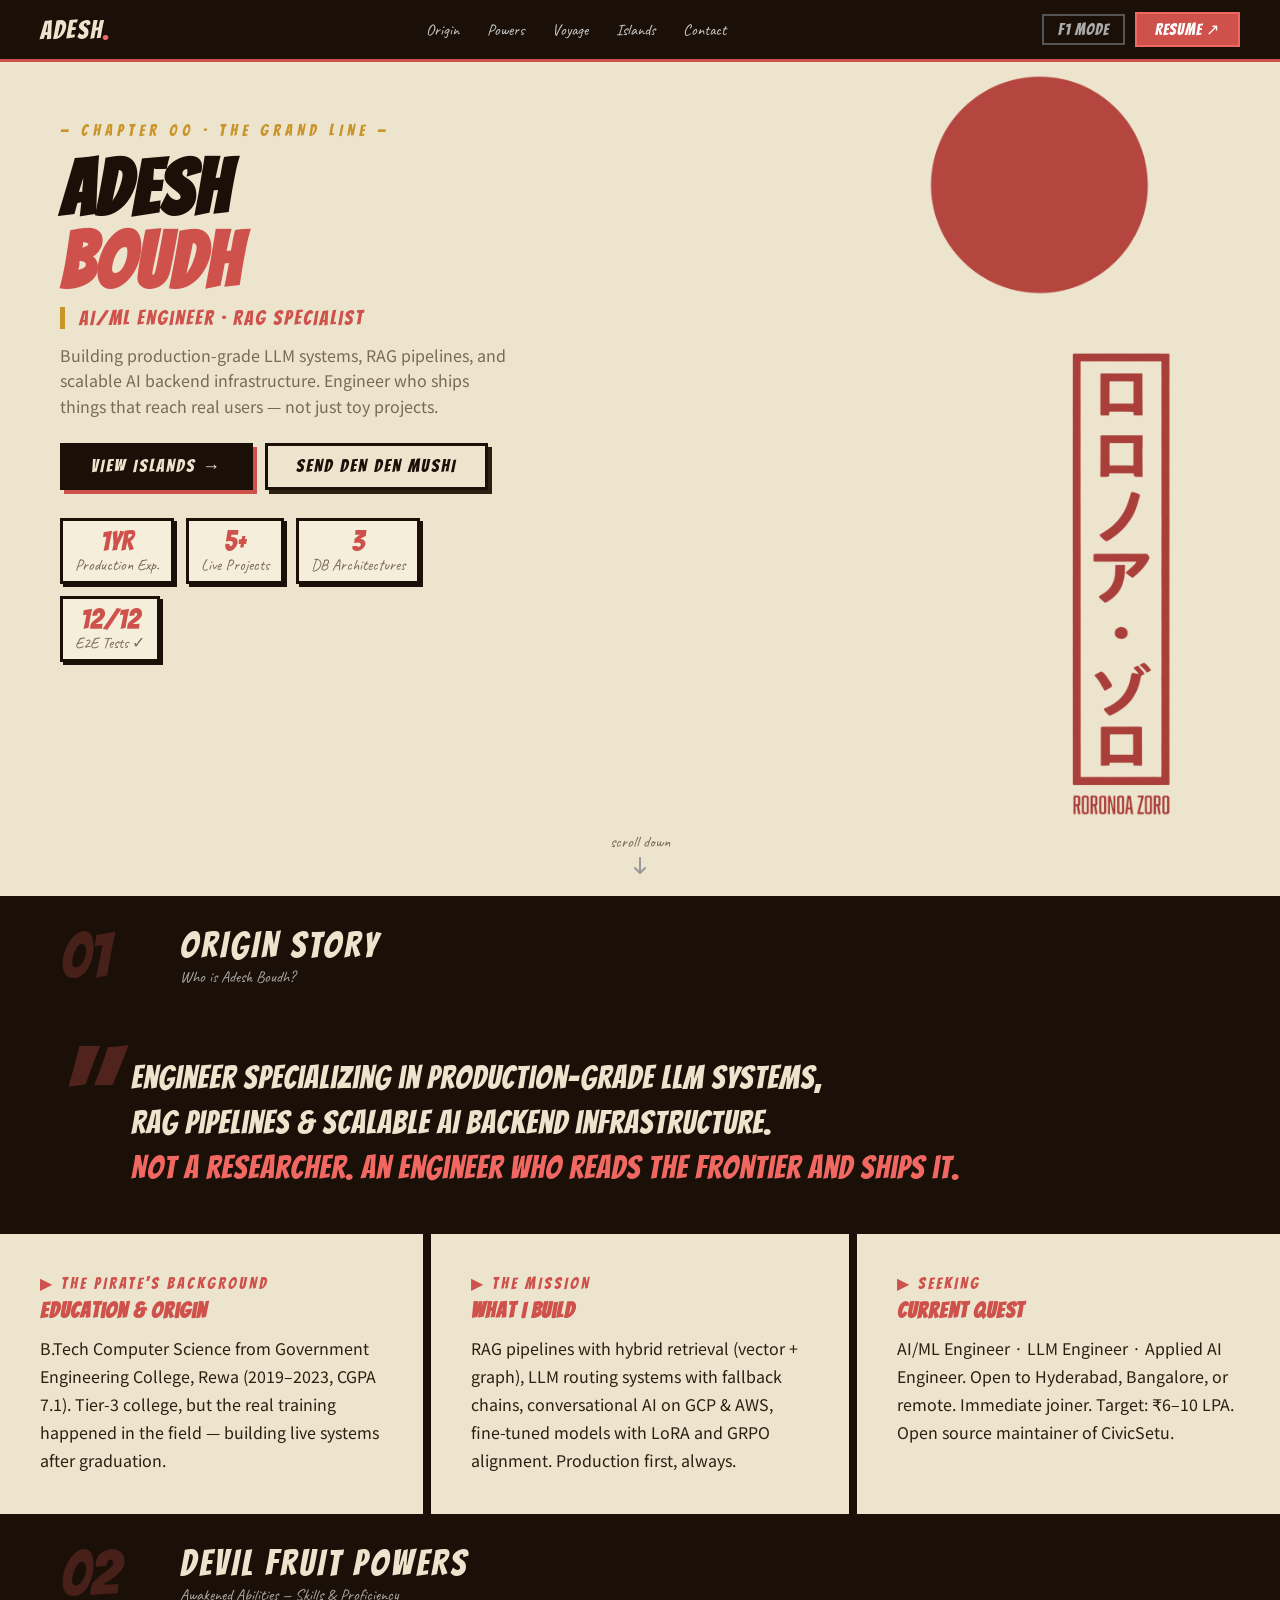
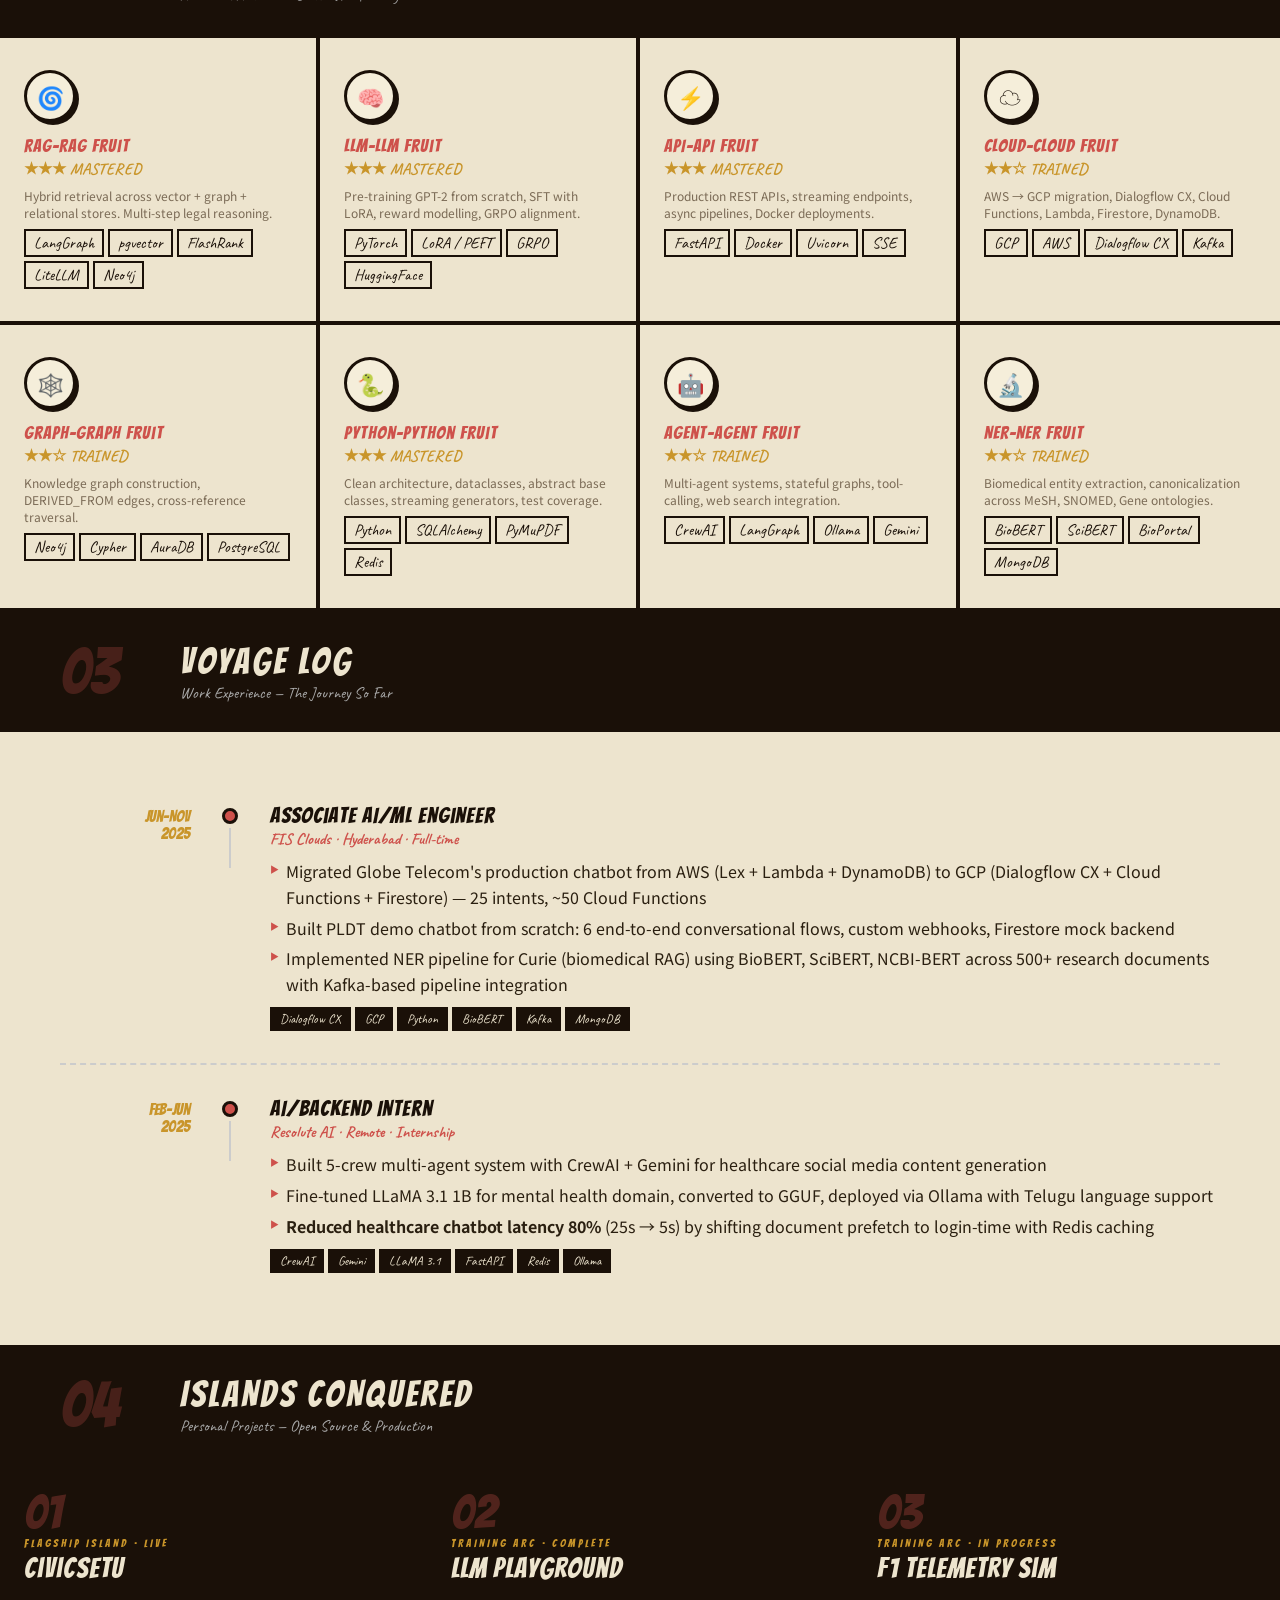
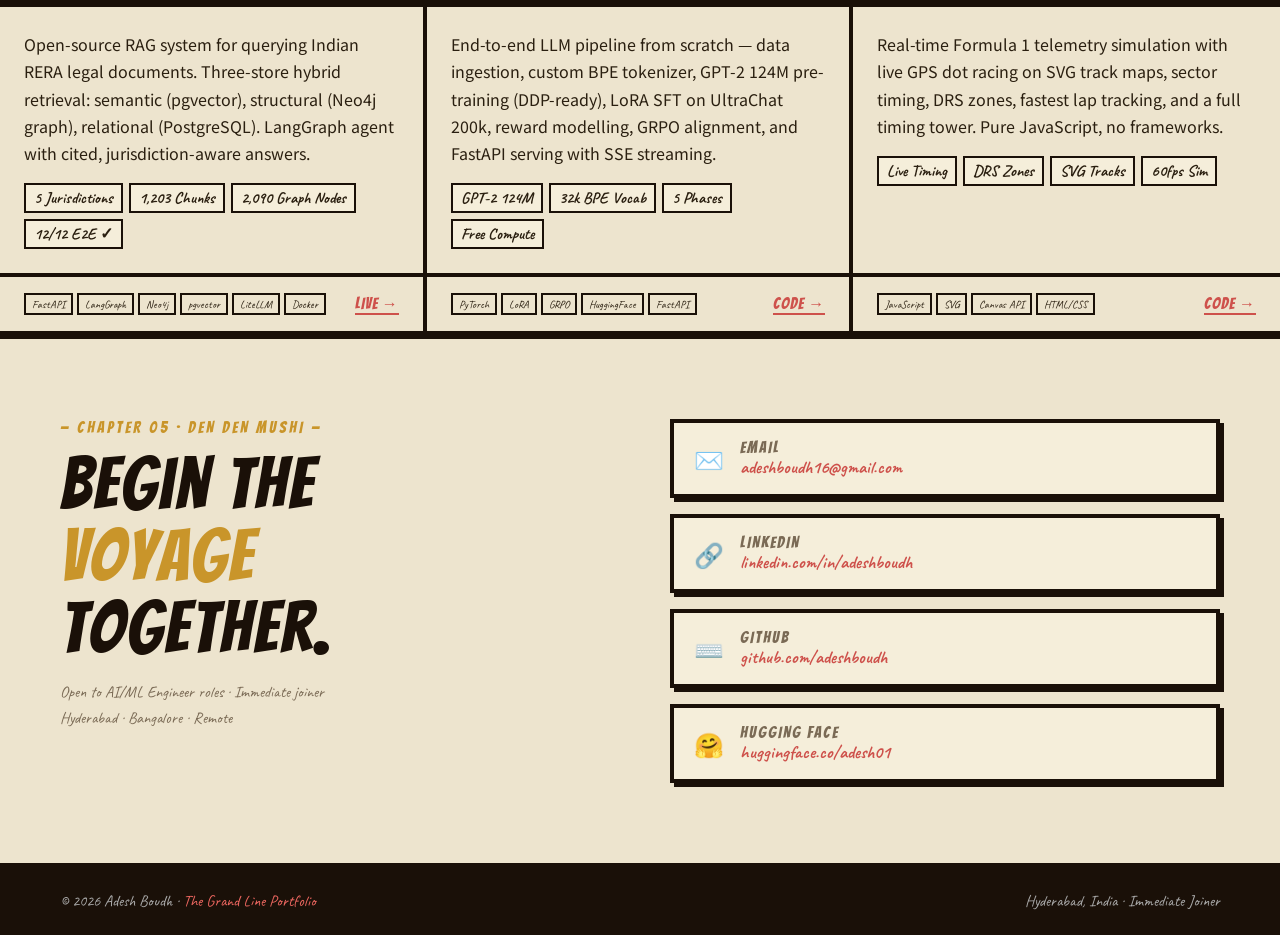
==== commit ad2c5b2c: "asset upload" ====
--- a/anime.html
+++ b/anime.html
@@ -400,6 +400,44 @@
   <span>Hyderabad, India · Immediate Joiner</span>
 </footer>
 
+<!-- ONE PIECE TORCH OVERLAY — revealed by mouse proximity -->
+<div id="op-overlay">
+
+  <!-- Full-page map background -->
+  <img class="op-map" src="assets/anime/masking/map.png" alt="" />
+
+  <!-- ABOUT (moved from hero — Zoro already occupies hero) -->
+  <img class="op-char" src="assets/anime/masking/shank-silhoute.png" alt=""
+       style="top:1100px;left:74%;height:320px;transform:rotate(-6deg)" />
+
+  <!-- ABOUT (914–1478px) -->
+  <img class="op-char" src="assets/anime/masking/luffy-laugh.png" alt=""
+       style="top:940px;left:2%;height:240px;transform:rotate(10deg)" />
+
+  <!-- SKILLS (1478–2116px) -->
+  <img class="op-char" src="assets/anime/masking/haki.png" alt=""
+       style="top:920px;left:75%;height:220px;transform:rotate(-8deg)" />
+  <img class="op-char" src="assets/anime/masking/luffy.png" alt=""
+       style="top:1900px;left:3%;height:220px;transform:rotate(5deg)" />
+
+  <!-- EXPERIENCE (2116–2798px) -->
+  <img class="op-char" src="assets/anime/masking/crocodile.png" alt=""
+       style="top:2150px;left:4%;height:300px;transform:rotate(12deg)" />
+  <img class="op-char" src="assets/anime/masking/luffypunch.png" alt=""
+       style="top:2020px;right: 2%;height:240px;transform:rotate(-10deg)" />
+
+  <!-- PROJECTS (2798–3300px) -->
+  <img class="op-char" src="assets/anime/masking/luffy-gear5.png" alt=""
+      style="top:2400px;left:78%;height:320px;transform:rotate(-4deg)" />
+  <img class="op-char" src="assets/anime/masking/goldroger.png" alt=""
+      style="top:2795px;left:36%;height:260px" />
+
+  <!-- CONTACT (3300–3828px) -->
+  <img class="op-char" src="assets/anime/masking/one-peice-logo.png" alt=""
+       style="top:3280px;left:20%;height:500px" />
+
+</div>
+
 <script src="anime.js"></script>
 </body>
 </html>
--- a/anime.css
+++ b/anime.css
@@ -19,6 +19,31 @@
   background: var(--bg);
   color: var(--ink);
   overflow-x: hidden;
+  position: relative;
+}
+
+/* ── ONE PIECE TORCH OVERLAY ── */
+#op-overlay {
+  position: absolute;
+  top: 0; left: 0;
+  width: 100%; height: 100%;
+  pointer-events: none;
+  z-index: 99;
+  overflow: hidden;
+  -webkit-mask-image: radial-gradient(circle 300px at var(--mx,-9999px) var(--my,-9999px), black 0%, black 20%, transparent 100%);
+  mask-image: radial-gradient(circle 300px at var(--mx,-9999px) var(--my,-9999px), black 0%, black 20%, transparent 100%);
+}
+.op-map {
+  position: absolute;
+  top: 0; left: 0;
+  width: 100%; height: 100%;
+  object-fit: cover;
+  object-position: top center;
+}
+.op-char {
+  position: absolute;
+  width: auto;
+  opacity: 0.92;
 }
 body::before {
   content: '';
